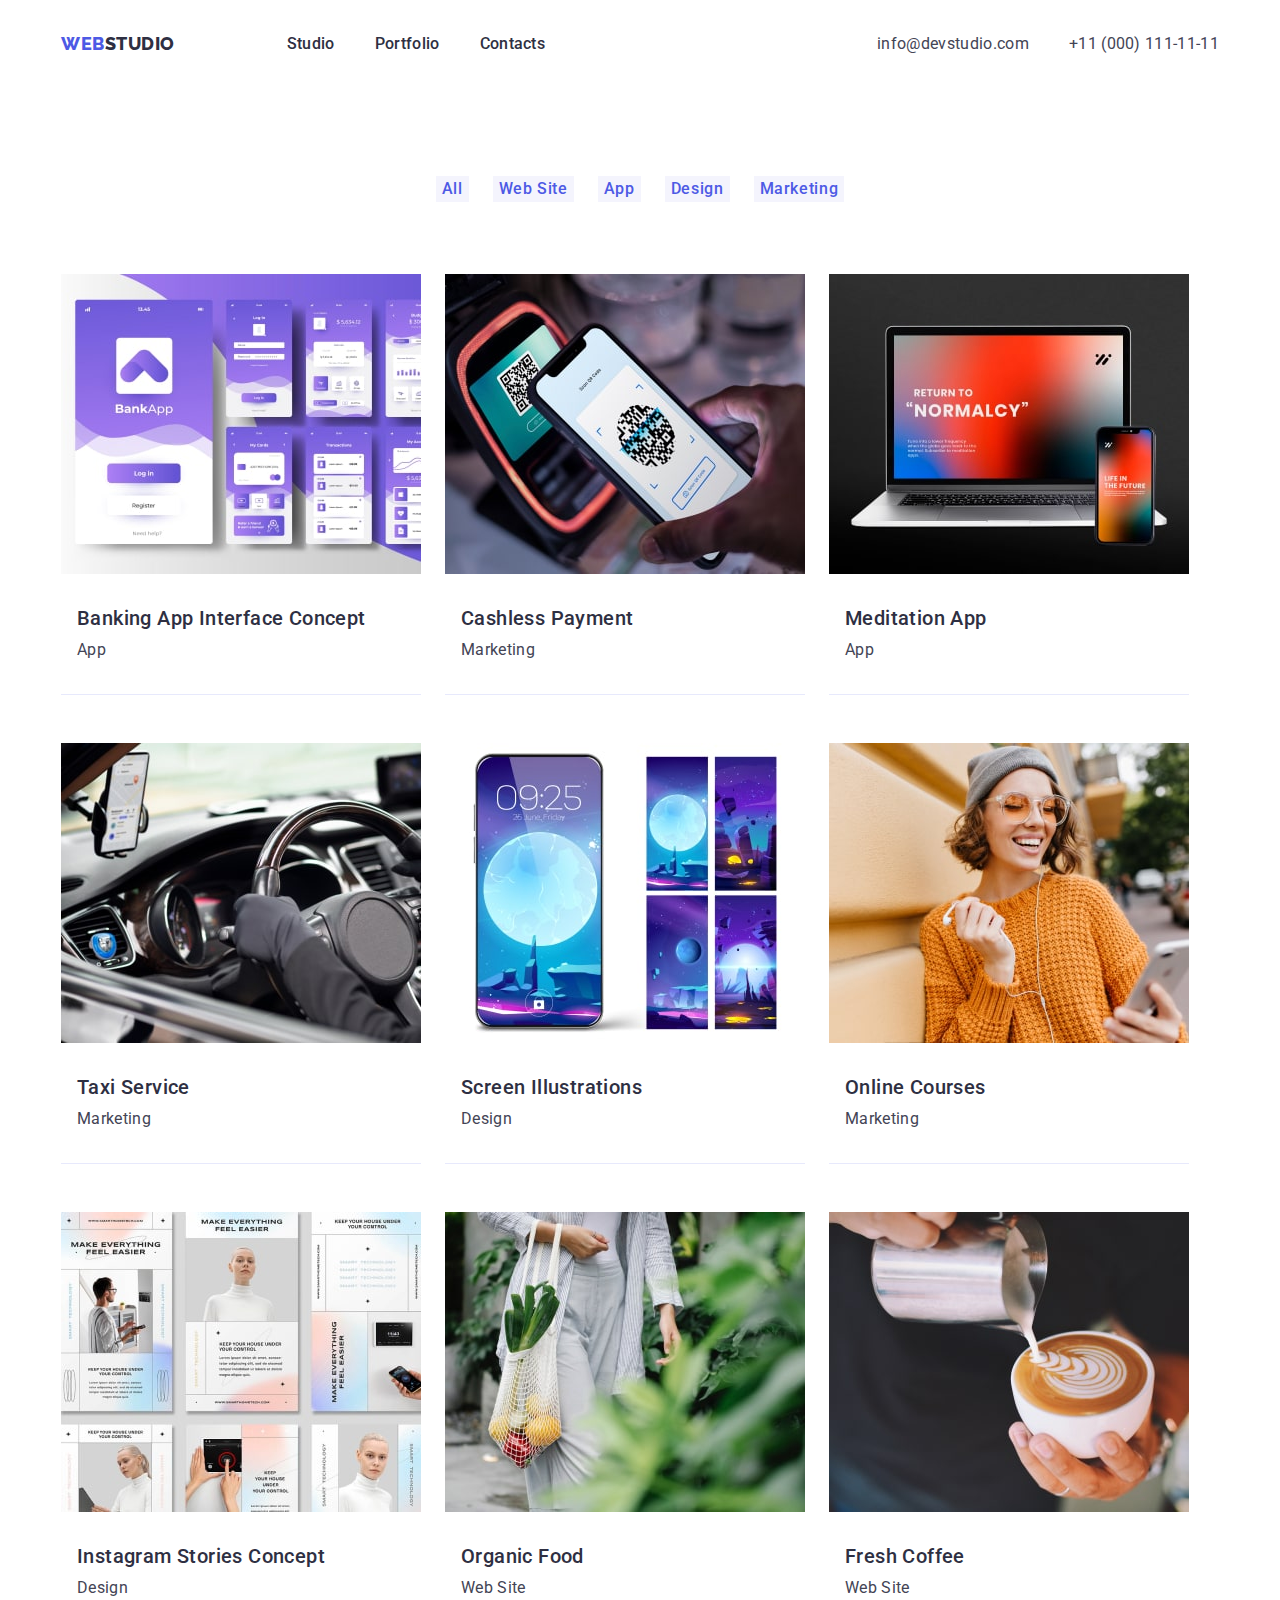
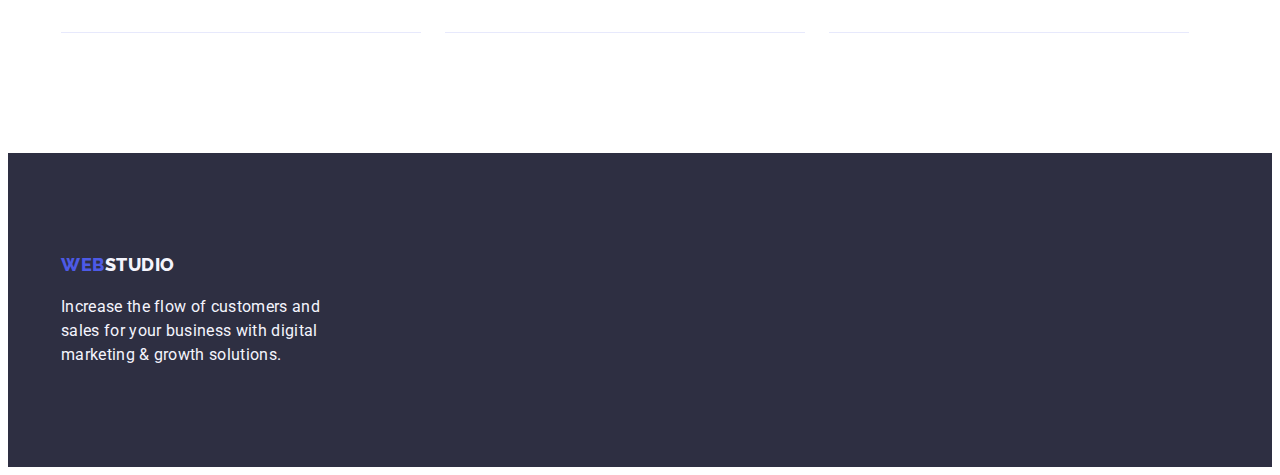
==== portfolio.html @ ed9d72ef "com-03-1" ====
<!DOCTYPE html>
<html lang="en">
  <head>
    <meta charset="UTF-8" />
    <meta name="viewport" content="width=device-width, initial-scale=1.0" />
    <title>Portfolio</title>
    <link rel="preconnect" href="https://fonts.googleapis.com" />
    <link rel="preconnect" href="https://fonts.gstatic.com" crossorigin />
    <link
      href="https://fonts.googleapis.com/css2?family=Raleway:wght@800&family=Roboto:wght@400;500;700;900&display=swap"
      rel="stylesheet"
    />
    <link
      rel="stylesheet"
      href="https://cdnjs.cloudflare.com/ajax/libs/modern-normalize/2.0.0/modern-normalize.min.css"
      integrity="sha512-4xo8blKMVCiXpTaLzQSLSw3KFOVPWhm/TRtuPVc4WG6kUgjH6J03IBuG7JZPkcWMxJ5huwaBpOpnwYElP/m6wg=="
      crossorigin="anonymous"
      referrerpolicy="no-referrer"
    />
    <link rel="stylesheet" href="./css/styles.css" />
  </head>
  <body>
    <header class="header">
      <div class="container header-container">
        <nav class="header-navigation">
          <a href="./index.html" class="header-logo link"
            >Web<span class="header-logo-part">Studio</span></a
          >
          <ul class="list header-menu">
            <li>
              <a class="header-menu-link link" href="./index.html">Studio</a>
            </li>
            <li>
              <a class="header-menu-link link" href="./portfolio.html"
                >Portfolio</a
              >
            </li>
            <li><a class="header-menu-link link" href="">Contacts</a></li>
          </ul>
        </nav>
        <address class="header-address">
          <ul class="list header-contacts">
            <li>
              <a class="contact-link link" href="mailto:info@devstudio.com"
                >info@devstudio.com</a
              >
            </li>
            <li>
              <a class="contact-link link" href="tel:+110001111111"
                >+11 (000) 111-11-11</a
              >
            </li>
          </ul>
        </address>
      </div>
    </header>
    <main>
      <section class="section-portfolio">
        <div class="container">
          <h1 class="visually-hidden">portfolio</h1>
          <ul class="list filter-list">
            <div class="filter-list-btn">
              <li><button type="button" class="filter-btn">All</button></li>
              <li>
                <button type="button" class="filter-btn">Web Site</button>
              </li>
              <li><button type="button" class="filter-btn">App</button></li>
              <li><button type="button" class="filter-btn">Design</button></li>
              <li>
                <button type="button" class="filter-btn">Marketing</button>
              </li>
            </div>
          </ul>
          <ul class="list">
            <div class="block-list">
              <li class="portfolio-card">
                <a class="link" href=""
                  ><img
                    src="./images/App1.jpg"
                    alt="banking app"
                    width="360"
                    height="300"
                  />
                  <div class="portfolio-card-content">
                    <h2 class="portfolio-title">
                      Banking App Interface Concept
                    </h2>
                    <p class="portfolio-text">App</p>
                  </div>
                </a>
              </li>
              <li class="portfolio-card">
                <a class="link" href="">
                  <img
                    src="./images/Cashless.jpg"
                    alt="Cashless Payment"
                    width="360"
                    height="300"
                  />
                  <div class="portfolio-card-content">
                    <h2 class="portfolio-title">Cashless Payment</h2>
                    <p class="portfolio-text">Marketing</p>
                  </div>
                </a>
              </li>
              <li class="portfolio-card">
                <a class="link" href="">
                  <img
                    src="./images/Meditation-app.jpg"
                    alt="Meditation App"
                    width="360"
                    height="300"
                  />
                  <div class="portfolio-card-content">
                    <h2 class="portfolio-title">Meditation App</h2>
                    <p class="portfolio-text">App</p>
                  </div>
                </a>
              </li>
            </div>
            <div class="block-list">
              <li class="portfolio-card">
                <a class="link" href="">
                  <img
                    src="./images/Taxi-service.jpg"
                    alt="Taxi Service"
                    width="360"
                    height="300"
                  />
                  <div class="portfolio-card-content">
                    <h2 class="portfolio-title">Taxi Service</h2>
                    <p class="portfolio-text">Marketing</p>
                  </div>
                </a>
              </li>
              <li class="portfolio-card">
                <a class="link" href="">
                  <img
                    src="./images/Screen.jpg"
                    alt="Screen Illustrations"
                    width="360"
                    height="300"
                  />
                  <div class="portfolio-card-content">
                    <h2 class="portfolio-title">Screen Illustrations</h2>
                    <p class="portfolio-text">Design</p>
                  </div>
                </a>
              </li>
              <li class="portfolio-card">
                <a class="link" href="">
                  <img
                    src="./images/Online-courses.jpg"
                    alt="Online Courses"
                    width="360"
                    height="300"
                  />
                  <div class="portfolio-card-content">
                    <h2 class="portfolio-title">Online Courses</h2>
                    <p class="portfolio-text">Marketing</p>
                  </div>
                </a>
              </li>
            </div>
            <div class="block-list">
              <li class="portfolio-card">
                <a class="link" href="">
                  <img
                    src="./images/Instagram-stories.jpg"
                    alt="Instagram Stories"
                    width="360"
                    height="300"
                  />
                  <div class="portfolio-card-content">
                    <h2 class="portfolio-title">Instagram Stories Concept</h2>
                    <p class="portfolio-text">Design</p>
                  </div>
                </a>
              </li>
              <li class="portfolio-card">
                <a class="link" href="">
                  <img
                    src="./images/Organic-food.jpg"
                    alt="Organic Food"
                    width="360"
                    height="300"
                  />
                  <div class="portfolio-card-content">
                    <h2 class="portfolio-title">Organic Food</h2>
                    <p class="portfolio-text">Web Site</p>
                  </div>
                </a>
              </li>
              <li class="portfolio-card">
                <a class="link" href="">
                  <img
                    src="./images/Fresh-coffee.jpg"
                    alt="Fresh Coffee"
                    width="360"
                    height="300"
                  />
                  <div class="portfolio-card-content">
                    <h2 class="portfolio-title">Fresh Coffee</h2>
                    <p class="portfolio-text">Web Site</p>
                  </div>
                </a>
              </li>
            </div>
          </ul>
        </div>
      </section>
    </main>
    <footer class="footer">
      <div class="container">
        <div class="footer-container">
          <a href="./index.html" class="footer-logo link"
            >Web<span class="footer-logo-part">Studio</span></a
          >
          <p class="footer-text">
            Increase the flow of customers and sales for your business with
            digital marketing & growth solutions.
          </p>
        </div>
      </div>
    </footer>
  </body>
</html>
---- css/styles.css ----
:root {
  --iris: #4d5ae5;
  --navyblue: #2e2f42;
  --slate: #434455;
  --white: #fff;
  --ocean: #404bbf;
  --cloud: #f4f4fd;
}

p,
h1,
h2,
h3,
h4,
h5,
h6 {
  margin-top: 0;
  margin-bottom: 0;
}

ul,
ol {
  margin-top: 0;
  margin-bottom: 0;
  padding-left: 0;
}

img {
  display: block;
}

.list {
  list-style-type: none;
}

.link {
  text-decoration: none;
}

body {
  font-family: "Roboto", sans-serif;
  color: #434455;
  background-color: #fff;
}

.container {
  width: 100%;
  max-width: 1158px;
  padding-right: 15px;
  padding-left: 15px;
  margin: 0 auto;
}

.visually-hidden {
  position: absolute;
  width: 1px;
  height: 1px;
  margin: -1px;
  border: 0;
  padding: 0;
  white-space: nowrap;
  clip-path: inset(100%);
  clip: rect(0 0 0 0);
  overflow: hidden;
}

.section {
  padding-top: 120px;
  padding-bottom: 120px;
}

/**---------- HEADER ---------- */

.header {
  padding-top: 24px;
  padding-bottom: 24px;
}

.header-container {
  display: flex;
  align-items: center;
  gap: 332px;
}

.header-logo {
  color: var(--iris, #4d5ae5);
  font-size: 18px;
  font-family: "Raleway", sans-serif;
  font-weight: 800;
  line-height: 1.17;
  letter-spacing: 0.03em;
  text-transform: uppercase;
}

.header-logo-part {
  color: var(--navyblue, #2e2f42);
  font-size: 18px;
  font-weight: 800;
  line-height: 1.16;
  letter-spacing: 0.03em;
  text-transform: uppercase;
}

.header-navigation {
  display: flex;
  align-items: center;
  justify-content: space-between;
  flex-grow: 1;
}

.header-menu {
  display: flex;
  gap: 40px;
}

.header-contacts {
  display: flex;
  gap: 40px;
}

.header-menu-link {
  color: var(--navyblue, #2e2f42);
  font-size: 16px;
  font-weight: 500;
  line-height: 1.5;
  letter-spacing: 0.02em;
}

.contact-link {
  color: var(--slate, #434455);
  font-size: 16px;
  line-height: 1.5;
  letter-spacing: 0.02em;
}

.header-menu-link:hover,
.header-menu-link:focus {
  color: #404bbf;
}

.header-address {
  font-style: normal;
}

.contact-link:hover,
.contact-link:focus {
  color: #404bbf;
}

/**---------- HERO ---------- */

.hero {
  background: var(--navyblue, #2e2f42);
}

.hero-container {
  display: block;
  padding-bottom: 188px;
}

.hero-title {
  color: var(--white, #fff);
  font-size: 56px;
  line-height: 1.07;
  letter-spacing: 0.02em;
  text-align: center;
  max-width: 496px;
  display: flex;
  width: 496px;
  flex-direction: column;
  flex-shrink: 0;
  padding-top: 188px;
  padding-bottom: 48px;
  display: block;
  margin-left: auto;
  margin-right: auto;
}

.hero-btn {
  color: var(--white, #fff);
  font-size: 16px;
  font-family: "Roboto", sans-serif;
  font-weight: 500;
  line-height: 1.5;
  letter-spacing: 0.04em;
  background-color: var(--iris, #4d5ae5);
  cursor: pointer;
  margin: 0 auto;
  display: block;
  border: none;
  padding: 16px 32px;
  border-radius: 4px;
}

.hero-btn:hover,
.hero-btn:focus {
  background-color: var(--ocean, #404bbf);
}

/**---------- FEATURES ---------- */

.features-list {
  display: flex;
  gap: 24px;
}

.features-item {
  width: calc((100% - 24px * 3) / 4);
}

.features-title {
  font-size: 20px;
  font-weight: 500;
  line-height: 1.2;
  letter-spacing: 0.04em;
  color: var(--navyblue, #2e2f42);
  margin-bottom: 8px;
}
.features-text {
  color: var(--slate, #434455);
  font-size: 16px;
  line-height: 1.5;
  letter-spacing: 0.02em;
}

/**---------- WORK ---------- */

.work-list {
  display: flex;
  gap: 24px;
}

.work-item {
  width: calc((100% - 24px * 2) / 3);
}

.work-title {
  font-size: 36px;
  line-height: 1.11;
  letter-spacing: 0.02em;
  text-transform: capitalize;
  text-align: center;
  color: var(--navyblue, #2e2f42);
  padding-bottom: 72px;
}

/**---------- OUR TEAM ---------- */

.team {
  background-color: var(--cloud, #f4f4fd);
  padding-bottom: 120px;
}

.team-title {
  font-size: 36px;
  line-height: 1.11;
  letter-spacing: 0.02em;
  text-transform: capitalize;
  text-align: center;
  color: var(--navyblue, #2e2f42);
  padding-bottom: 72px;
}

.team-list {
  display: flex;
  gap: 24px;
}

.team-card {
  background-color: var(--white, #fff);
  width: calc((100% - 24px * 3) / 4);
  display: inline-flex;
  padding-bottom: 0px;
  flex-direction: column;
  justify-content: center;
  align-items: center;
  gap: 32px;
}

.card-content {
  display: flex;
  width: 232px;
  flex-direction: column;
  justify-content: center;
  align-items: center;
  gap: 8px;
  padding-top: 32px;
  padding-bottom: 32px;
  margin: 0 auto;
}

.team-member-title {
  font-size: 20px;
  font-weight: 500;
  line-height: 1.2;
  letter-spacing: 0.02em;
  color: var(--navyblue, #2e2f42);
}

.team-text {
  color: var(--slate, #434455);
  font-size: 16px;
  line-height: 1.5;
  letter-spacing: 0.02em;
}

/**---------- FOOTER ---------- */

.footer {
  background-color: var(--navyblue, #2e2f42);
}

.footer-container {
  max-width: 264px;
  flex-shrink: 0;
  padding-top: 100px;
  padding-bottom: 100px;
}

.footer-logo {
  color: var(--iris, #4d5ae5);
  font-size: 18px;
  font-family: "Raleway", sans-serif;
  font-weight: 800;
  line-height: 1.17;
  letter-spacing: 0.03em;
  text-transform: uppercase;
  display: inline-flex;
  height: 24px;
  align-items: center;
  flex-shrink: 0;
  padding-bottom: 18px;
}

.footer-logo-part {
  color: var(--cloud, #f4f4fd);
  font-size: 18px;
  font-weight: 800;
  line-height: 1.16;
  letter-spacing: 0.03em;
  text-transform: uppercase;
}

.footer-text {
  color: var(--cloud, #f4f4fd);
  font-size: 16px;
  line-height: 1.5;
  letter-spacing: 0.02em;
  display: flex;
  width: 264px;
  flex-direction: column;
  flex-shrink: 0;
}

/**---------- PORTFOLIO ---------- */

.section-portfolio {
  display: flex;
  padding-bottom: 120px;
}

.filter-list {
  display: flex;
}

.filter-list-btn {
  margin: 0 auto;
  padding-top: 96px;
  padding-bottom: 72px;
  gap: 24px;
  max-width: 586px;
  display: inline-flex;
  align-items: flex-start;
}

.filter-btn {
  background-color: var(--cloud, #f4f4fd);
  color: var(--iris, #4d5ae5);
  font-size: 16px;
  font-family: "Roboto", sans-serif;
  font-weight: 500;
  line-height: 1.5;
  letter-spacing: 0.04em;
  cursor: pointer;
  border: none;
}

.filter-btn:hover,
.filter-btn:focus {
  color: #ffffff;
  background: var(--ocean, #404bbf);
}

.block-list {
  display: flex;
  gap: 24px;
  width: calc((100% - 24px * 2) / 3);
}

.block-list:not(:last-child) {
  padding-bottom: 48px;
}

.portfolio-card {
  display: flex;
  width: 360px;
  display: flex;
  width: 360px;
  height: 420px;
  padding-bottom: 0px;
  flex-direction: column;
  align-items: flex-start;
  gap: 32px;
  flex-shrink: 0;
  border-bottom: 1px solid var(--cornflower, #e7e9fc);
  background: var(--white, #fff);
}

.portfolio-card-content {
  display: flex;
  padding: 0px 16px;
  flex-direction: column;
  justify-content: center;
  align-items: flex-start;
  gap: 8px;
  align-self: stretch;
  padding-top: 32px;
  padding-bottom: 32px;
}

.portfolio-title {
  font-size: 20px;
  font-weight: 500;
  line-height: 1.2;
  letter-spacing: 0.02em;
  color: var(--navyblue, #2e2f42);
}
.portfolio-text {
  color: var(--slate, #434455);
  font-size: 16px;
  line-height: 1.5;
  letter-spacing: 0.02em;
}
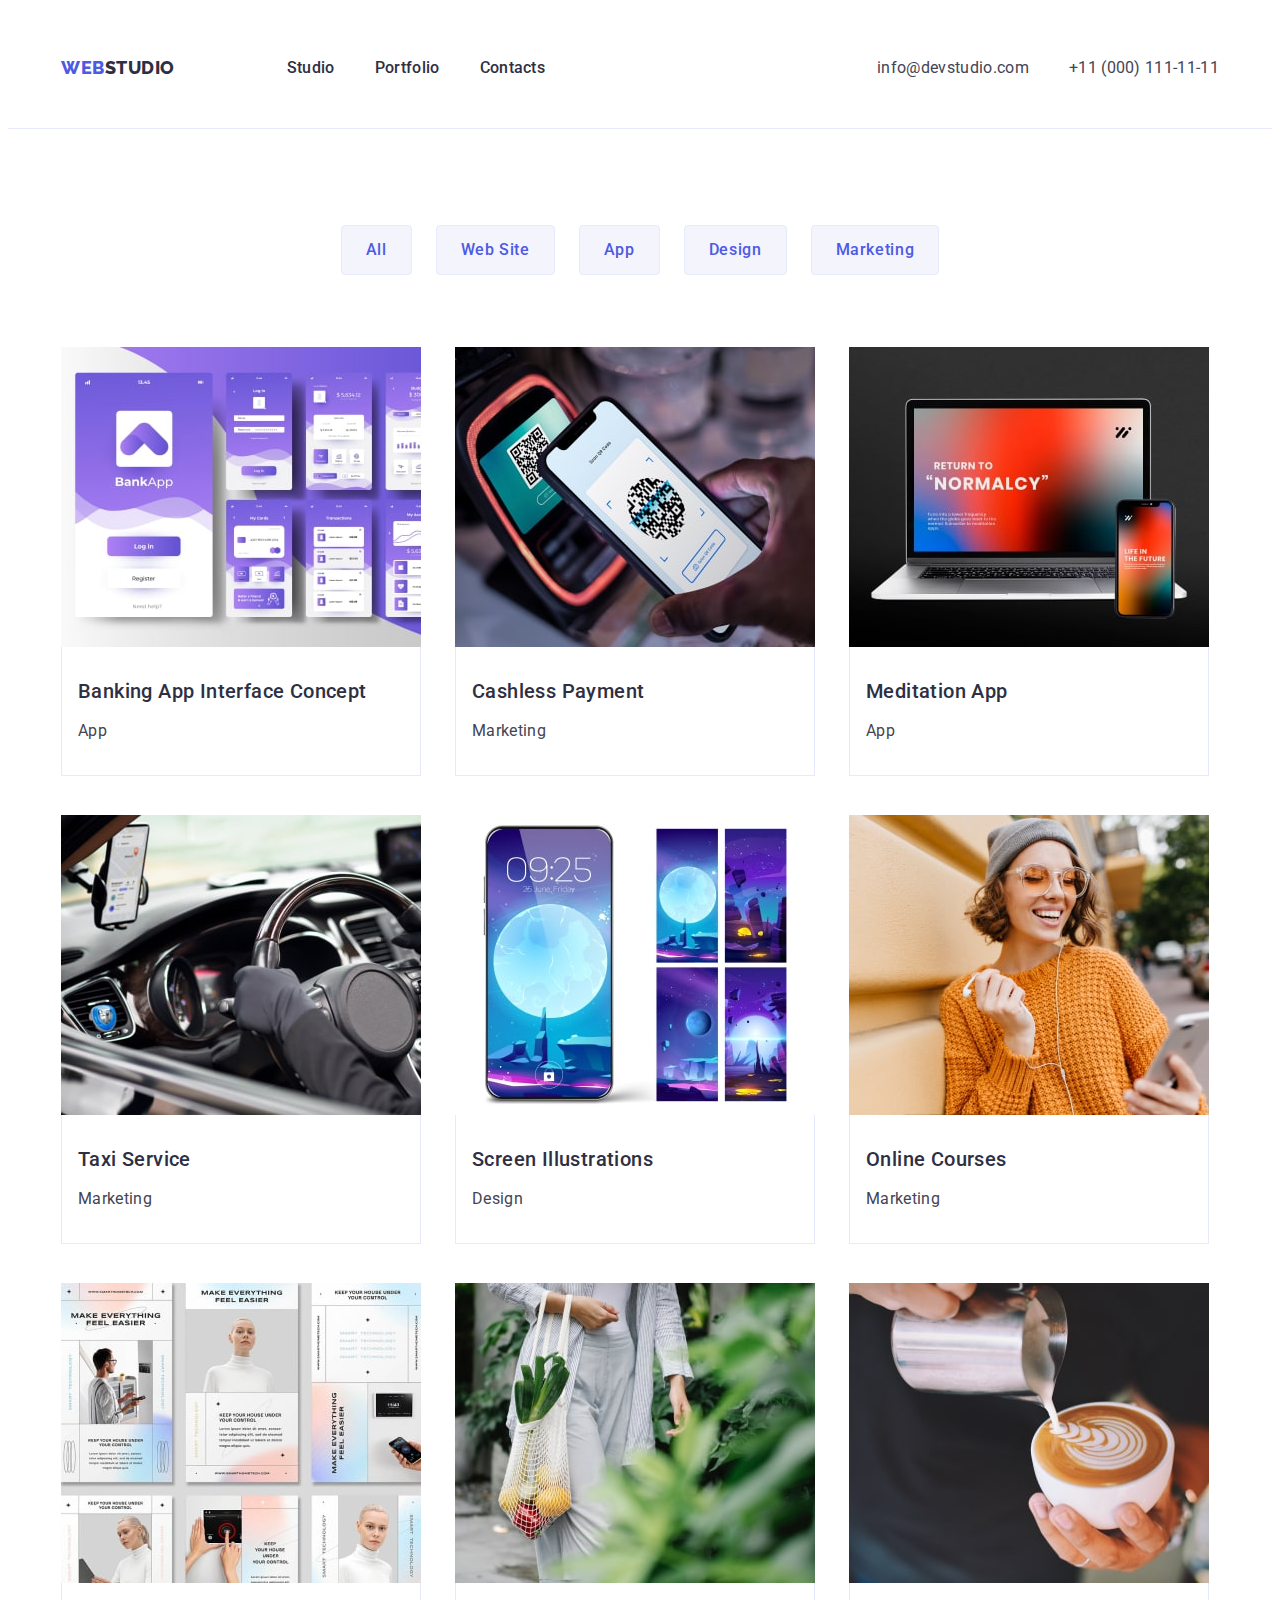
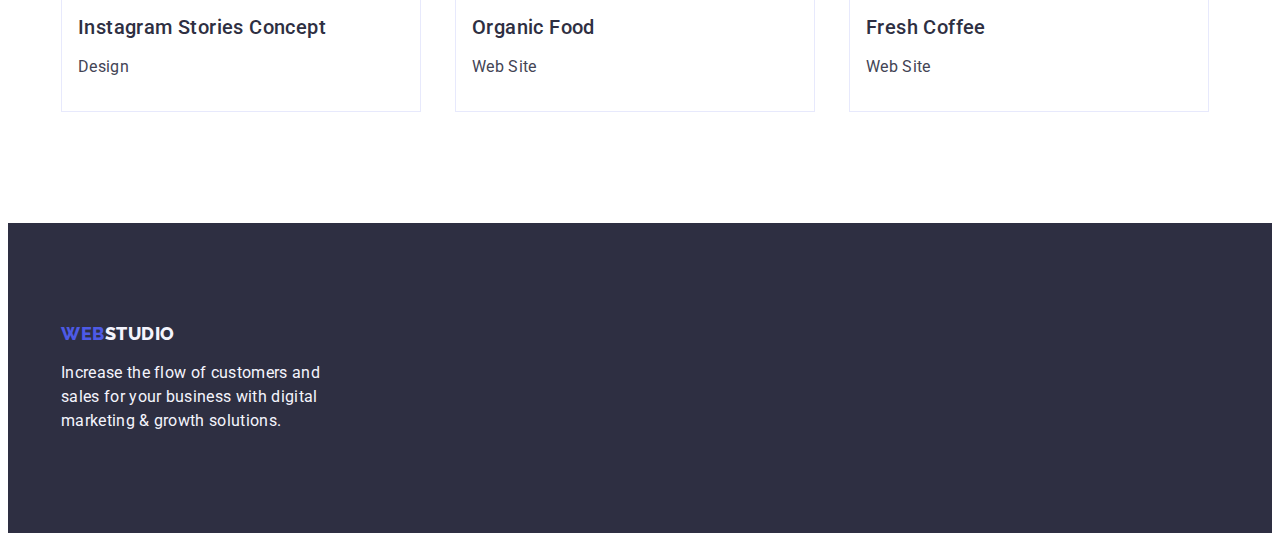
==== commit a4f0c050: "com-03-2" ====
--- a/portfolio.html
+++ b/portfolio.html
@@ -58,169 +58,161 @@
       <section class="section-portfolio">
         <div class="container">
           <h1 class="visually-hidden">portfolio</h1>
+
           <ul class="list filter-list">
-            <div class="filter-list-btn">
-              <li><button type="button" class="filter-btn">All</button></li>
-              <li>
-                <button type="button" class="filter-btn">Web Site</button>
-              </li>
-              <li><button type="button" class="filter-btn">App</button></li>
-              <li><button type="button" class="filter-btn">Design</button></li>
-              <li>
-                <button type="button" class="filter-btn">Marketing</button>
-              </li>
-            </div>
-          </ul>
-          <ul class="list">
-            <div class="block-list">
-              <li class="portfolio-card">
-                <a class="link" href=""
-                  ><img
-                    src="./images/App1.jpg"
-                    alt="banking app"
-                    width="360"
-                    height="300"
-                  />
-                  <div class="portfolio-card-content">
-                    <h2 class="portfolio-title">
-                      Banking App Interface Concept
-                    </h2>
-                    <p class="portfolio-text">App</p>
-                  </div>
-                </a>
-              </li>
-              <li class="portfolio-card">
-                <a class="link" href="">
-                  <img
-                    src="./images/Cashless.jpg"
-                    alt="Cashless Payment"
-                    width="360"
-                    height="300"
-                  />
-                  <div class="portfolio-card-content">
-                    <h2 class="portfolio-title">Cashless Payment</h2>
-                    <p class="portfolio-text">Marketing</p>
-                  </div>
-                </a>
-              </li>
-              <li class="portfolio-card">
-                <a class="link" href="">
-                  <img
-                    src="./images/Meditation-app.jpg"
-                    alt="Meditation App"
-                    width="360"
-                    height="300"
-                  />
-                  <div class="portfolio-card-content">
-                    <h2 class="portfolio-title">Meditation App</h2>
-                    <p class="portfolio-text">App</p>
-                  </div>
-                </a>
-              </li>
-            </div>
-            <div class="block-list">
-              <li class="portfolio-card">
-                <a class="link" href="">
-                  <img
-                    src="./images/Taxi-service.jpg"
-                    alt="Taxi Service"
-                    width="360"
-                    height="300"
-                  />
-                  <div class="portfolio-card-content">
-                    <h2 class="portfolio-title">Taxi Service</h2>
-                    <p class="portfolio-text">Marketing</p>
-                  </div>
-                </a>
-              </li>
-              <li class="portfolio-card">
-                <a class="link" href="">
-                  <img
-                    src="./images/Screen.jpg"
-                    alt="Screen Illustrations"
-                    width="360"
-                    height="300"
-                  />
-                  <div class="portfolio-card-content">
-                    <h2 class="portfolio-title">Screen Illustrations</h2>
-                    <p class="portfolio-text">Design</p>
-                  </div>
-                </a>
-              </li>
-              <li class="portfolio-card">
-                <a class="link" href="">
-                  <img
-                    src="./images/Online-courses.jpg"
-                    alt="Online Courses"
-                    width="360"
-                    height="300"
-                  />
-                  <div class="portfolio-card-content">
-                    <h2 class="portfolio-title">Online Courses</h2>
-                    <p class="portfolio-text">Marketing</p>
-                  </div>
-                </a>
-              </li>
-            </div>
-            <div class="block-list">
-              <li class="portfolio-card">
-                <a class="link" href="">
-                  <img
-                    src="./images/Instagram-stories.jpg"
-                    alt="Instagram Stories"
-                    width="360"
-                    height="300"
-                  />
-                  <div class="portfolio-card-content">
-                    <h2 class="portfolio-title">Instagram Stories Concept</h2>
-                    <p class="portfolio-text">Design</p>
-                  </div>
-                </a>
-              </li>
-              <li class="portfolio-card">
-                <a class="link" href="">
-                  <img
-                    src="./images/Organic-food.jpg"
-                    alt="Organic Food"
-                    width="360"
-                    height="300"
-                  />
-                  <div class="portfolio-card-content">
-                    <h2 class="portfolio-title">Organic Food</h2>
-                    <p class="portfolio-text">Web Site</p>
-                  </div>
-                </a>
-              </li>
-              <li class="portfolio-card">
-                <a class="link" href="">
-                  <img
-                    src="./images/Fresh-coffee.jpg"
-                    alt="Fresh Coffee"
-                    width="360"
-                    height="300"
-                  />
-                  <div class="portfolio-card-content">
-                    <h2 class="portfolio-title">Fresh Coffee</h2>
-                    <p class="portfolio-text">Web Site</p>
-                  </div>
-                </a>
-              </li>
-            </div>
+            <li><button type="button" class="filter-btn">All</button></li>
+            <li>
+              <button type="button" class="filter-btn">Web Site</button>
+            </li>
+            <li><button type="button" class="filter-btn">App</button></li>
+            <li><button type="button" class="filter-btn">Design</button></li>
+            <li>
+              <button type="button" class="filter-btn">Marketing</button>
+            </li>
+          </ul>
+
+          <ul class="list card-list">
+            <li class="portfolio-card">
+              <a class="link" href=""
+                ><img
+                  src="./images/App1.jpg"
+                  alt="banking app"
+                  width="360"
+                  height="300"
+                />
+                <div class="portfolio-card-content">
+                  <h2 class="portfolio-title">Banking App Interface Concept</h2>
+                  <p class="portfolio-text">App</p>
+                </div>
+              </a>
+            </li>
+            <li class="portfolio-card">
+              <a class="link" href="">
+                <img
+                  src="./images/Cashless.jpg"
+                  alt="Cashless Payment"
+                  width="360"
+                  height="300"
+                />
+                <div class="portfolio-card-content">
+                  <h2 class="portfolio-title">Cashless Payment</h2>
+                  <p class="portfolio-text">Marketing</p>
+                </div>
+              </a>
+            </li>
+            <li class="portfolio-card">
+              <a class="link" href="">
+                <img
+                  src="./images/Meditation-app.jpg"
+                  alt="Meditation App"
+                  width="360"
+                  height="300"
+                />
+                <div class="portfolio-card-content">
+                  <h2 class="portfolio-title">Meditation App</h2>
+                  <p class="portfolio-text">App</p>
+                </div>
+              </a>
+            </li>
+
+            <li class="portfolio-card">
+              <a class="link" href="">
+                <img
+                  src="./images/Taxi-service.jpg"
+                  alt="Taxi Service"
+                  width="360"
+                  height="300"
+                />
+                <div class="portfolio-card-content">
+                  <h2 class="portfolio-title">Taxi Service</h2>
+                  <p class="portfolio-text">Marketing</p>
+                </div>
+              </a>
+            </li>
+            <li class="portfolio-card">
+              <a class="link" href="">
+                <img
+                  src="./images/Screen.jpg"
+                  alt="Screen Illustrations"
+                  width="360"
+                  height="300"
+                />
+                <div class="portfolio-card-content">
+                  <h2 class="portfolio-title">Screen Illustrations</h2>
+                  <p class="portfolio-text">Design</p>
+                </div>
+              </a>
+            </li>
+            <li class="portfolio-card">
+              <a class="link" href="">
+                <img
+                  src="./images/Online-courses.jpg"
+                  alt="Online Courses"
+                  width="360"
+                  height="300"
+                />
+                <div class="portfolio-card-content">
+                  <h2 class="portfolio-title">Online Courses</h2>
+                  <p class="portfolio-text">Marketing</p>
+                </div>
+              </a>
+            </li>
+
+            <li class="portfolio-card">
+              <a class="link" href="">
+                <img
+                  src="./images/Instagram-stories.jpg"
+                  alt="Instagram Stories"
+                  width="360"
+                  height="300"
+                />
+                <div class="portfolio-card-content">
+                  <h2 class="portfolio-title">Instagram Stories Concept</h2>
+                  <p class="portfolio-text">Design</p>
+                </div>
+              </a>
+            </li>
+            <li class="portfolio-card">
+              <a class="link" href="">
+                <img
+                  src="./images/Organic-food.jpg"
+                  alt="Organic Food"
+                  width="360"
+                  height="300"
+                />
+                <div class="portfolio-card-content">
+                  <h2 class="portfolio-title">Organic Food</h2>
+                  <p class="portfolio-text">Web Site</p>
+                </div>
+              </a>
+            </li>
+            <li class="portfolio-card">
+              <a class="link" href="">
+                <img
+                  src="./images/Fresh-coffee.jpg"
+                  alt="Fresh Coffee"
+                  width="360"
+                  height="300"
+                />
+                <div class="portfolio-card-content">
+                  <h2 class="portfolio-title">Fresh Coffee</h2>
+                  <p class="portfolio-text">Web Site</p>
+                </div>
+              </a>
+            </li>
           </ul>
         </div>
       </section>
     </main>
     <footer class="footer">
       <div class="container">
-        <div class="footer-container">
-          <a href="./index.html" class="footer-logo link"
-            >Web<span class="footer-logo-part">Studio</span></a
-          >
-          <p class="footer-text">
-            Increase the flow of customers and sales for your business with
-            digital marketing & growth solutions.
-          </p>
-        </div>
+        <a href="./index.html" class="footer-logo link"
+          >Web<span class="footer-logo-part">Studio</span></a
+        >
+        <p class="footer-text">
+          Increase the flow of customers and sales for your business with
+          digital marketing & growth solutions.
+        </p>
       </div>
     </footer>
   </body>
--- a/css/styles.css
+++ b/css/styles.css
@@ -74,6 +74,7 @@
 .header {
   padding-top: 24px;
   padding-bottom: 24px;
+  border-bottom: 1px solid #e7e9fc;
 }
 
 .header-container {
@@ -90,6 +91,7 @@
   line-height: 1.17;
   letter-spacing: 0.03em;
   text-transform: uppercase;
+  margin-right: 76px;
 }
 
 .header-logo-part {
@@ -111,6 +113,8 @@
 .header-menu {
   display: flex;
   gap: 40px;
+  padding-top: 24px;
+  padding-bottom: 24px;
 }
 
 .header-contacts {
@@ -151,11 +155,12 @@
 
 .hero {
   background: var(--navyblue, #2e2f42);
+  padding-top: 188px;
+  padding-bottom: 188px;
 }
 
 .hero-container {
   display: block;
-  padding-bottom: 188px;
 }
 
 .hero-title {
@@ -169,7 +174,6 @@
   width: 496px;
   flex-direction: column;
   flex-shrink: 0;
-  padding-top: 188px;
   padding-bottom: 48px;
   display: block;
   margin-left: auto;
@@ -190,6 +194,7 @@
   border: none;
   padding: 16px 32px;
   border-radius: 4px;
+  min-width: 169px;
 }
 
 .hero-btn:hover,
@@ -241,7 +246,7 @@
   text-transform: capitalize;
   text-align: center;
   color: var(--navyblue, #2e2f42);
-  padding-bottom: 72px;
+  margin-bottom: 72px;
 }
 
 /**---------- OUR TEAM ---------- */
@@ -258,7 +263,7 @@
   text-transform: capitalize;
   text-align: center;
   color: var(--navyblue, #2e2f42);
-  padding-bottom: 72px;
+  margin-bottom: 72px;
 }
 
 .team-list {
@@ -275,6 +280,7 @@
   justify-content: center;
   align-items: center;
   gap: 32px;
+  border-radius: 0px 0px 4px 4px;
 }
 
 .card-content {
@@ -283,9 +289,7 @@
   flex-direction: column;
   justify-content: center;
   align-items: center;
-  gap: 8px;
-  padding-top: 32px;
-  padding-bottom: 32px;
+  padding: 32px 16px;
   margin: 0 auto;
 }
 
@@ -295,6 +299,8 @@
   line-height: 1.2;
   letter-spacing: 0.02em;
   color: var(--navyblue, #2e2f42);
+  text-align: center;
+  margin-bottom: 8px;
 }
 
 .team-text {
@@ -302,19 +308,14 @@
   font-size: 16px;
   line-height: 1.5;
   letter-spacing: 0.02em;
+  text-align: center;
 }
 
 /**---------- FOOTER ---------- */
 
 .footer {
   background-color: var(--navyblue, #2e2f42);
-}
-
-.footer-container {
-  max-width: 264px;
-  flex-shrink: 0;
-  padding-top: 100px;
-  padding-bottom: 100px;
+  padding: 100px 0;
 }
 
 .footer-logo {
@@ -326,10 +327,10 @@
   letter-spacing: 0.03em;
   text-transform: uppercase;
   display: inline-flex;
-  height: 24px;
   align-items: center;
   flex-shrink: 0;
-  padding-bottom: 18px;
+  display: inline-block;
+  margin-bottom: 16px;
 }
 
 .footer-logo-part {
@@ -347,7 +348,7 @@
   line-height: 1.5;
   letter-spacing: 0.02em;
   display: flex;
-  width: 264px;
+  max-width: 264px;
   flex-direction: column;
   flex-shrink: 0;
 }
@@ -357,21 +358,16 @@
 .section-portfolio {
   display: flex;
   padding-bottom: 120px;
+  padding-top: 96px;
 }
 
 .filter-list {
   display: flex;
-}
-
-.filter-list-btn {
-  margin: 0 auto;
-  padding-top: 96px;
-  padding-bottom: 72px;
+  justify-content: center;
   gap: 24px;
-  max-width: 586px;
-  display: inline-flex;
-  align-items: flex-start;
-}
+  margin-bottom: 72px;
+}
+
 
 .filter-btn {
   background-color: var(--cloud, #f4f4fd);
@@ -382,19 +378,23 @@
   line-height: 1.5;
   letter-spacing: 0.04em;
   cursor: pointer;
-  border: none;
+  border: 1px solid #e7e9fc;
+  padding: 12px 24px;
+  border-radius: 4px;
 }
 
 .filter-btn:hover,
 .filter-btn:focus {
   color: #ffffff;
   background: var(--ocean, #404bbf);
-}
-
-.block-list {
-  display: flex;
-  gap: 24px;
-  width: calc((100% - 24px * 2) / 3);
+  border: 1px solid transparent;
+}
+
+.card-list {
+  display: flex;
+  flex-wrap: wrap;
+  column-gap: 24px;
+  row-gap: 48px;
 }
 
 .block-list:not(:last-child) {
@@ -412,20 +412,20 @@
   align-items: flex-start;
   gap: 32px;
   flex-shrink: 0;
-  border-bottom: 1px solid var(--cornflower, #e7e9fc);
   background: var(--white, #fff);
+  width: calc((100% - 48px) / 3);
 }
 
 .portfolio-card-content {
   display: flex;
-  padding: 0px 16px;
   flex-direction: column;
   justify-content: center;
   align-items: flex-start;
   gap: 8px;
   align-self: stretch;
-  padding-top: 32px;
-  padding-bottom: 32px;
+  padding: 32px 16px;
+  border: 1px solid #e7e9fc;
+  border-top: none;
 }
 
 .portfolio-title {
@@ -434,7 +434,9 @@
   line-height: 1.2;
   letter-spacing: 0.02em;
   color: var(--navyblue, #2e2f42);
-}
+  margin-bottom: 8px;
+}
+
 .portfolio-text {
   color: var(--slate, #434455);
   font-size: 16px;
